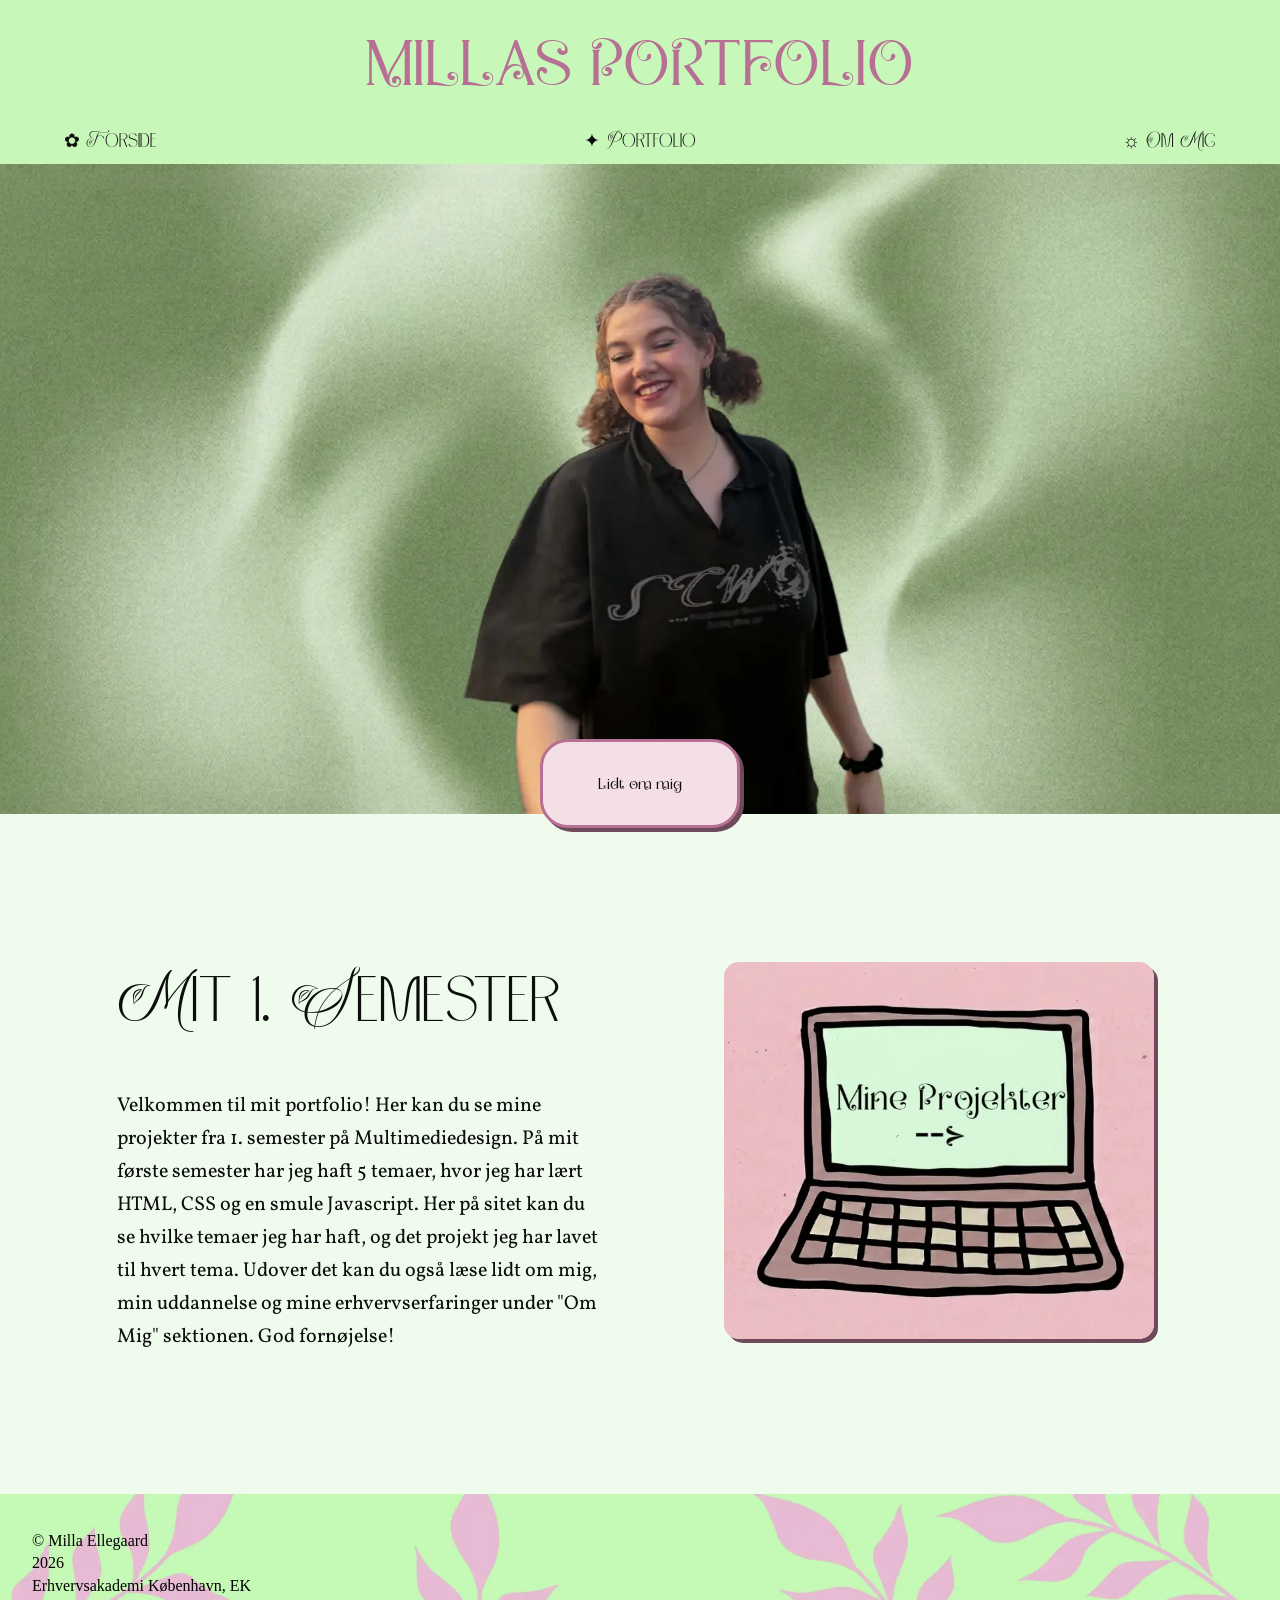
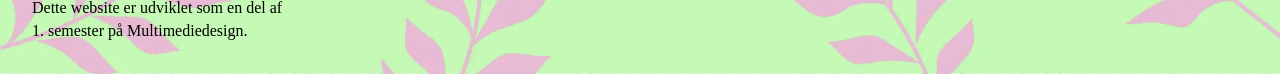
==== index.html @ e1ba6572 "first commit" ====
<!doctype html>
<html lang="da">
  <head>
    <meta charset="UTF-8" />
    <meta name="viewport" content="width=device-width, initial-scale=1.0" />
    <title>Millas Portfolio</title>
    <link rel="stylesheet" href="css/style.css" />
    <link rel="stylesheet" href="css/forside.css" />
  </head>

  <body>
    <header>
      <h1 class="titel">Millas Portfolio</h1>

      <button class="burger" id="burger">✿</button>
      <nav id="navMenu">
        <a class="navMenu" href="index.html">✿ Forside</a>
        <a class="navMenu" href="portfolier.html">✦ Portfolio</a>
        <a class="navMenu" href="ommig.html">☼ Om Mig</a>
      </nav>
    </header>

    <main>
      <section class="hero">
        <img src="img/forside hero .webp" alt="Portræt af Milla bå en grøn gradient baggrund" class="portrait" />
        <a href="ommig.html" class="hero-button">Lidt om mig</a>
      </section>

      <section class="semester">
        <div class="semester-text">
          <h2>Mit 1. Semester</h2>
          <p>
            Velkommen til mit portfolio! Her kan du se mine projekter fra 1. semester på Multimediedesign. På mit første semester har jeg haft 5 temaer, hvor jeg har lært HTML, CSS og en smule Javascript. Her på sitet kan du se hvilke temaer jeg har
            haft, og det projekt jeg har lavet til hvert tema. Udover det kan du også læse lidt om mig, min uddannelse og mine erhvervserfaringer under "Om Mig" sektionen. God fornøjelse!
          </p>
        </div>

        <a href="portfolier.html" class="project-link">
          <img class="projekter" src="/img/projekter forside.webp" alt="Klikbar illustration af en tegnet computer" />
        </a>
      </section>
    </main>

    <footer>
      <div class="footer-content">
        <p>© Milla Ellegaard<br />2026</p>
        <p>Erhvervsakademi København, EK</p>
        <p>Dette website er udviklet som en del af<br />1. semester på Multimediedesign.</p>
      </div>
    </footer>
    <script src="js/burger.js"></script>
  </body>
</html>
---- css/style.css ----
* {
  margin: 0;
  padding: 0;
  box-sizing: border-box;
}

h1 {
  font-family: "mootjungle", serif;
}

.theme-nav {
  display: flex;
  justify-content: space-between;
  margin-bottom: 3rem;
}

.theme-nav a {
  text-decoration: none;
  color: #0d0d0d;
  background-color: #e8b7c8;
  padding: 0.5rem 1rem;
  border-radius: 999px;
  border: 2px solid #b76f93;
}

body {
  background-color: #eefbed;
  color: #0d0d0d;
  font-family: Georgia, serif;
}

/* HEADER */
header {
  position: relative;
  z-index: 999;
}

.burger {
  display: none;
  position: absolute;
  left: 20px;
  top: 20px;
  background: #f4b9d4;
  background-color: #f4b9d4;
  border: none;
  font-size: 2rem;
  cursor: pointer;
}

.burger.burger {
  background: #f5dfe6;
}

header {
  background-color: #c8f7ba;
  text-align: center;
  padding: 8px 5%;
}

nav {
  display: flex;
  justify-content: space-between;
  margin-top: 10px;
}

nav a {
  color: #0d0d0d;
  text-decoration: none;
  font-size: 1.2rem;
}

nav a:hover {
  color: #b76f93;
}

.titel {
  font-family: "mootjungle", serif;
  color: #b76f93;
}

h1 {
  font-family: "mootjungle", serif;
  color: #b76f93;
  font-size: clamp(2rem, 5vw, 4rem);
  font-weight: 400;
}

h2 {
  font-family: "chlorophyll", serif;
}

h3 {
  font-family: "mootjungle", serif;
}

li {
  font-family: "volkhorn", serif;
}

.navMenu {
  font-family: "chlorophyll", serif;
}

/* SLIDER */

@media (max-width: 700px) {
  .slider {
    width: 100%;
    max-width: 100%;
  }

  .slider-main {
    width: 100%;
  }

  #mainImage {
    width: 100%;
    max-height: 300px;
    object-fit: contain;
  }

  .slider-btn {
    width: 45px;
    height: 45px;
    font-size: 1.5rem;
  }

  .prev {
    left: 5px;
  }

  .next {
    right: 5px;
  }

  .thumbnails {
    gap: 0.5rem;
    padding: 0.5rem;
    flex-wrap: wrap;
  }

  .thumb {
    width: 65px;
    height: 50px;
  }
}

footer {
  background-image: url("/img/portfolie\ footer.webp");
  background-size: 100% auto;
  background-position: bottom center;
  background-repeat: no-repeat;

  min-height: 180px;
  padding: 2rem;
  display: flex;
  align-items: flex-end;
  justify-content: flex-start;
}

.footer-content {
  max-width: 500px;
  text-align: left;
  color: #000;
  font-size: 1rem;
  line-height: 1.4;
}

@font-face {
  font-family: "chlorophyll";
  src: url(/fonts/chlorophyll.regular.woff) format("woff");
}

@font-face {
  font-family: "mootjungle";
  src: url(/fonts/moot-jungle-free-version.regular.woff) format("woff");
}

@font-face {
  font-family: "volkhorn";
  src: url(/fonts/Vollkorn-VariableFont_wght.woff) format("woff");
}

a {
  font-family: "chlorophyll", serif;
}

@media (max-width: 700px) {
  header {
    position: relative;
    min-height: 80px;
    padding: 1rem 5%;
  }

  nav {
    flex-direction: column;
    gap: 10px;
  }
  footer {
    min-height: 280px;
    padding: 1.5rem;
  }

  .footer-content {
    font-size: 0.9rem;
  }

  /* BURGER MENU */
  .burger {
    display: block;
    position: absolute;
    left: 15px;
    top: 15px;
    transform: none;
    z-index: 2000;

    width: 45px;
    height: 45px;

    background: #f5dfe6;
    border: 2px solid #0d0d0d;
    border-radius: 8px;
    font-size: 1.8rem;
    cursor: pointer;
  }

  #navMenu {
    position: absolute;
    top: 90px;
    left: 15px;

    background: #f5dfe6;
    border: 2px solid #b76f93;
    border-radius: 20px;

    padding: 1rem;
    min-width: 180px;

    display: flex;
    flex-direction: column;
    gap: 1rem;

    box-shadow: 4px 4px 0 #6f4a5b;

    /* skjult som standard */
    opacity: 0;
    visibility: hidden;
    pointer-events: none;
    transform: translateY(-15px);

    transition:
      opacity 0.3s ease,
      transform 0.3s ease,
      visibility 0.3s ease;
  }

  #navMenu.active {
    opacity: 1;
    visibility: visible;
    pointer-events: auto;
    transform: translateY(0);
  }

  #navMenu a {
    text-decoration: none;
    color: #0d0d0d;
  }
}
---- css/forside.css ----
h1 {
  font-family: Georgia, serif;
  font-size: clamp(2rem, 5vw, 4rem);
  font-weight: 400;
  text-transform: uppercase;
}

/* HERO */

.hero {
  max-height: 650px;
  overflow: hidden;
}

.hero img {
  width: 100%;
  height: 650px;
  object-fit: cover;
  object-position: center top;
}

.hero-button {
  position: absolute;
  bottom: 8%;
  left: 50%;
  transform: translateX(-50%);
  background-color: #f5dfe6;
  border: 3px solid #b76f93;
  color: #0d0d0d;
  text-decoration: none;
  padding: 28px 55px;
  border-radius: 28px;
  box-shadow: 4px 4px 0 #6f4a5b;
  transition: 0.7s ease;
  font-family: "mootjungle", serif;
}

.hero-button:hover {
  transform: translateX(-50%) translateY(-5px);
  background-color: #efd4dd;
}

/* SEMESTER */

.semester {
  max-width: 1200px;
  margin: 0 auto;
  padding: 140px 6%;
  display: grid;
  grid-template-columns: 1fr 0.9fr;
  gap: 120px;
  align-items: center;
}

.semester h2 {
  font-size: clamp(2.8rem, 5vw, 4.5rem);
  font-weight: 400;
  margin-bottom: 40px;
  font-family: "chlorophyll", serif;
}

.semester p {
  font-size: 1.25rem;
  line-height: 1.65;
  max-width: 560px;
  font-family: "volkhorn", serif;
}

.project-link img {
  width: 100%;
  max-width: 430px;
  transition: 0.5s ease;
  border-radius: 15px;
  box-shadow: 4px 4px 0 #6f4a5b;
}

.project-link img:hover {
  transform: scale(1.05);
  cursor: pointer;
}

/* FOOTER */

/* MOBIL */

@media (max-width: 700px) {
  .hero-button {
    position: absolute;
    bottom: 8%;
    left: 50%;
    transform: translateX(-50%);
    padding: 16px 28px;
    font-size: 0.9rem;
  }

  .hero-button {
    padding: 20px 35px;
    bottom: 25px;
  }

  .semester {
    grid-template-columns: 1fr;
    padding: 70px 7%;
    gap: 50px;
  }

  .semester p {
    font-size: 1.1rem;
  }

  .project-link {
    text-align: center;
  }
}
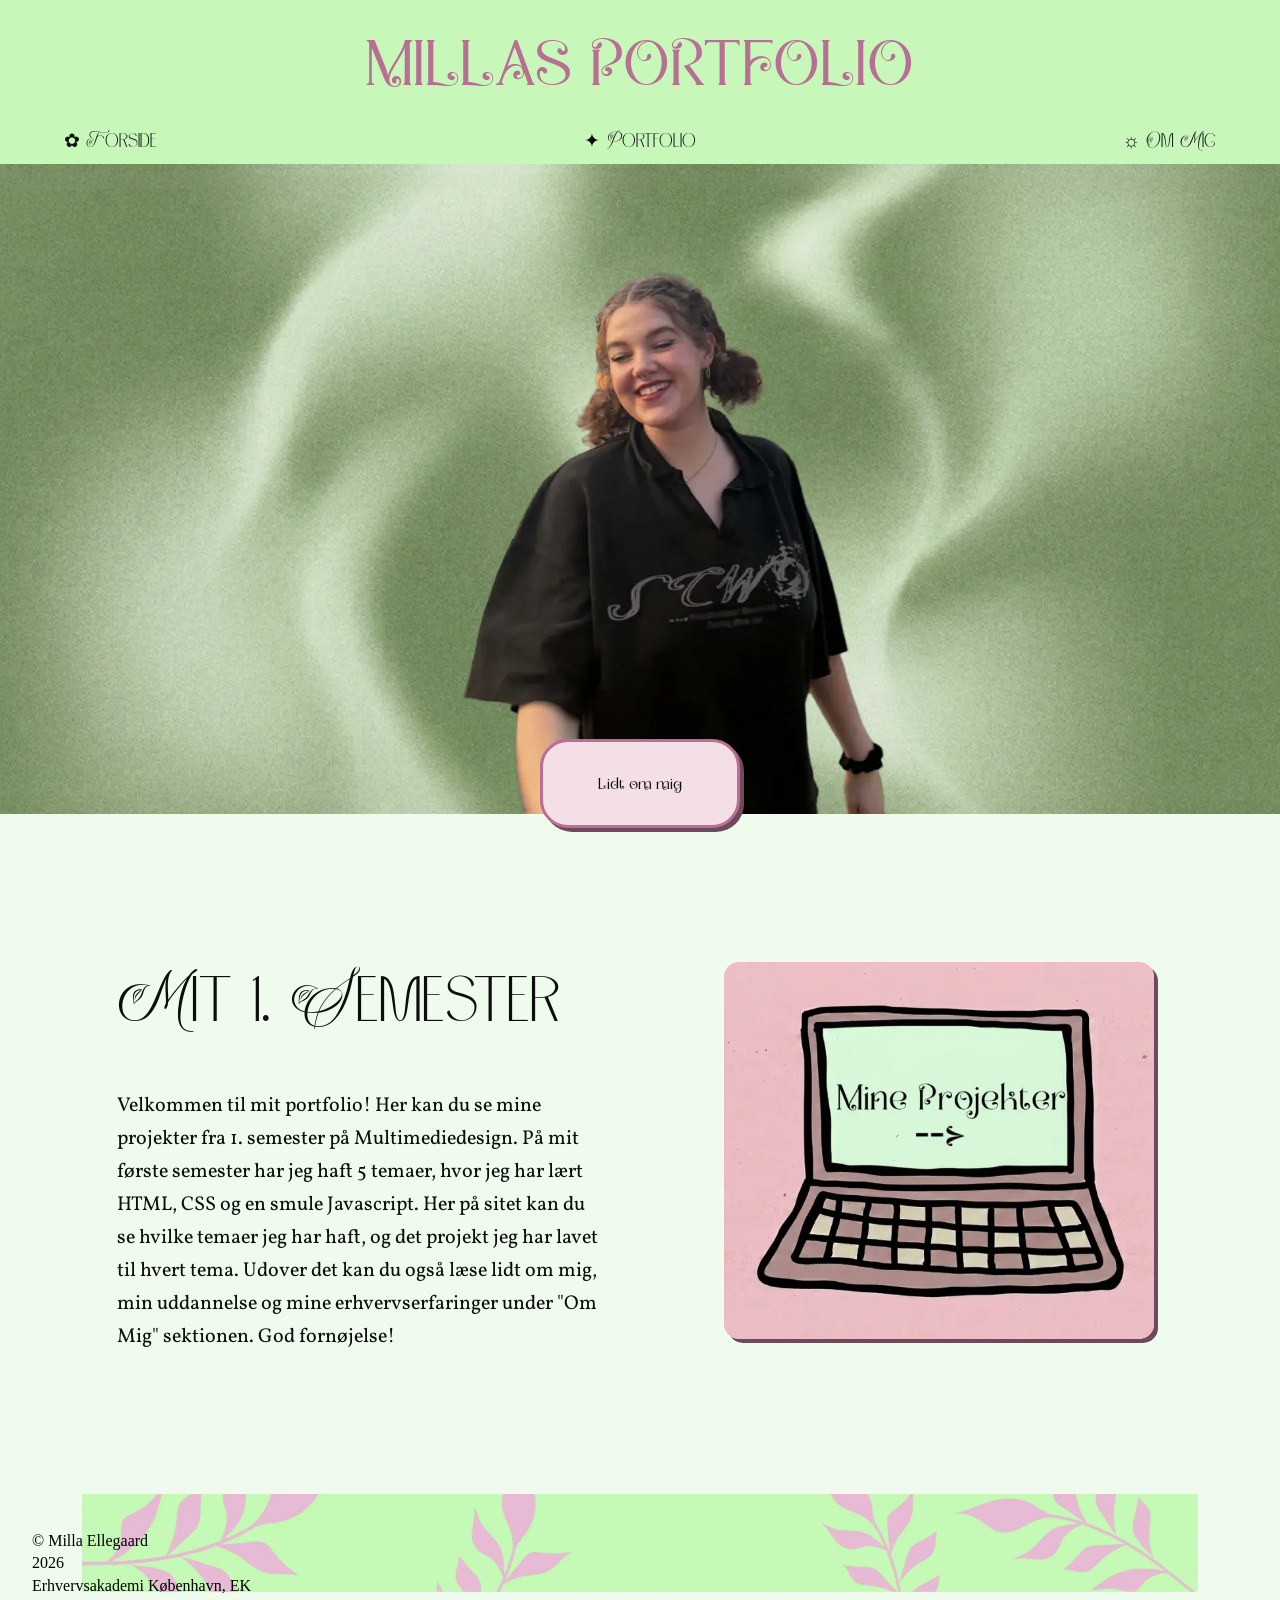
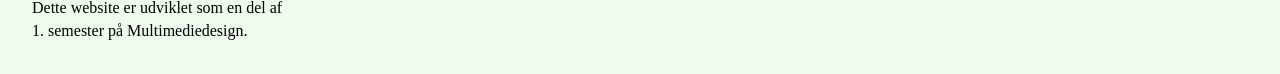
==== commit b468a542: "fikse billeder" ====
--- a/index.html
+++ b/index.html
@@ -36,7 +36,7 @@
         </div>
 
         <a href="portfolier.html" class="project-link">
-          <img class="projekter" src="/img/projekter forside.webp" alt="Klikbar illustration af en tegnet computer" />
+          <img class="projekter" src="img/projekter forside.webp" alt="Klikbar illustration af en tegnet computer" />
         </a>
       </section>
     </main>
--- a/css/style.css
+++ b/css/style.css
@@ -146,7 +146,7 @@
 }
 
 footer {
-  background-image: url("/img/portfolie\ footer.webp");
+  background-image: url("../img/footer.webp");
   background-size: 100% auto;
   background-position: bottom center;
   background-repeat: no-repeat;
@@ -168,17 +168,17 @@
 
 @font-face {
   font-family: "chlorophyll";
-  src: url(/fonts/chlorophyll.regular.woff) format("woff");
+  src: url(../fonts/chlorophyll.regular.woff) format("woff");
 }
 
 @font-face {
   font-family: "mootjungle";
-  src: url(/fonts/moot-jungle-free-version.regular.woff) format("woff");
+  src: url(../fonts/moot-jungle-free-version.regular.woff) format("woff");
 }
 
 @font-face {
   font-family: "volkhorn";
-  src: url(/fonts/Vollkorn-VariableFont_wght.woff) format("woff");
+  src: url(../fonts/Vollkorn-VariableFont_wght.woff) format("woff");
 }
 
 a {
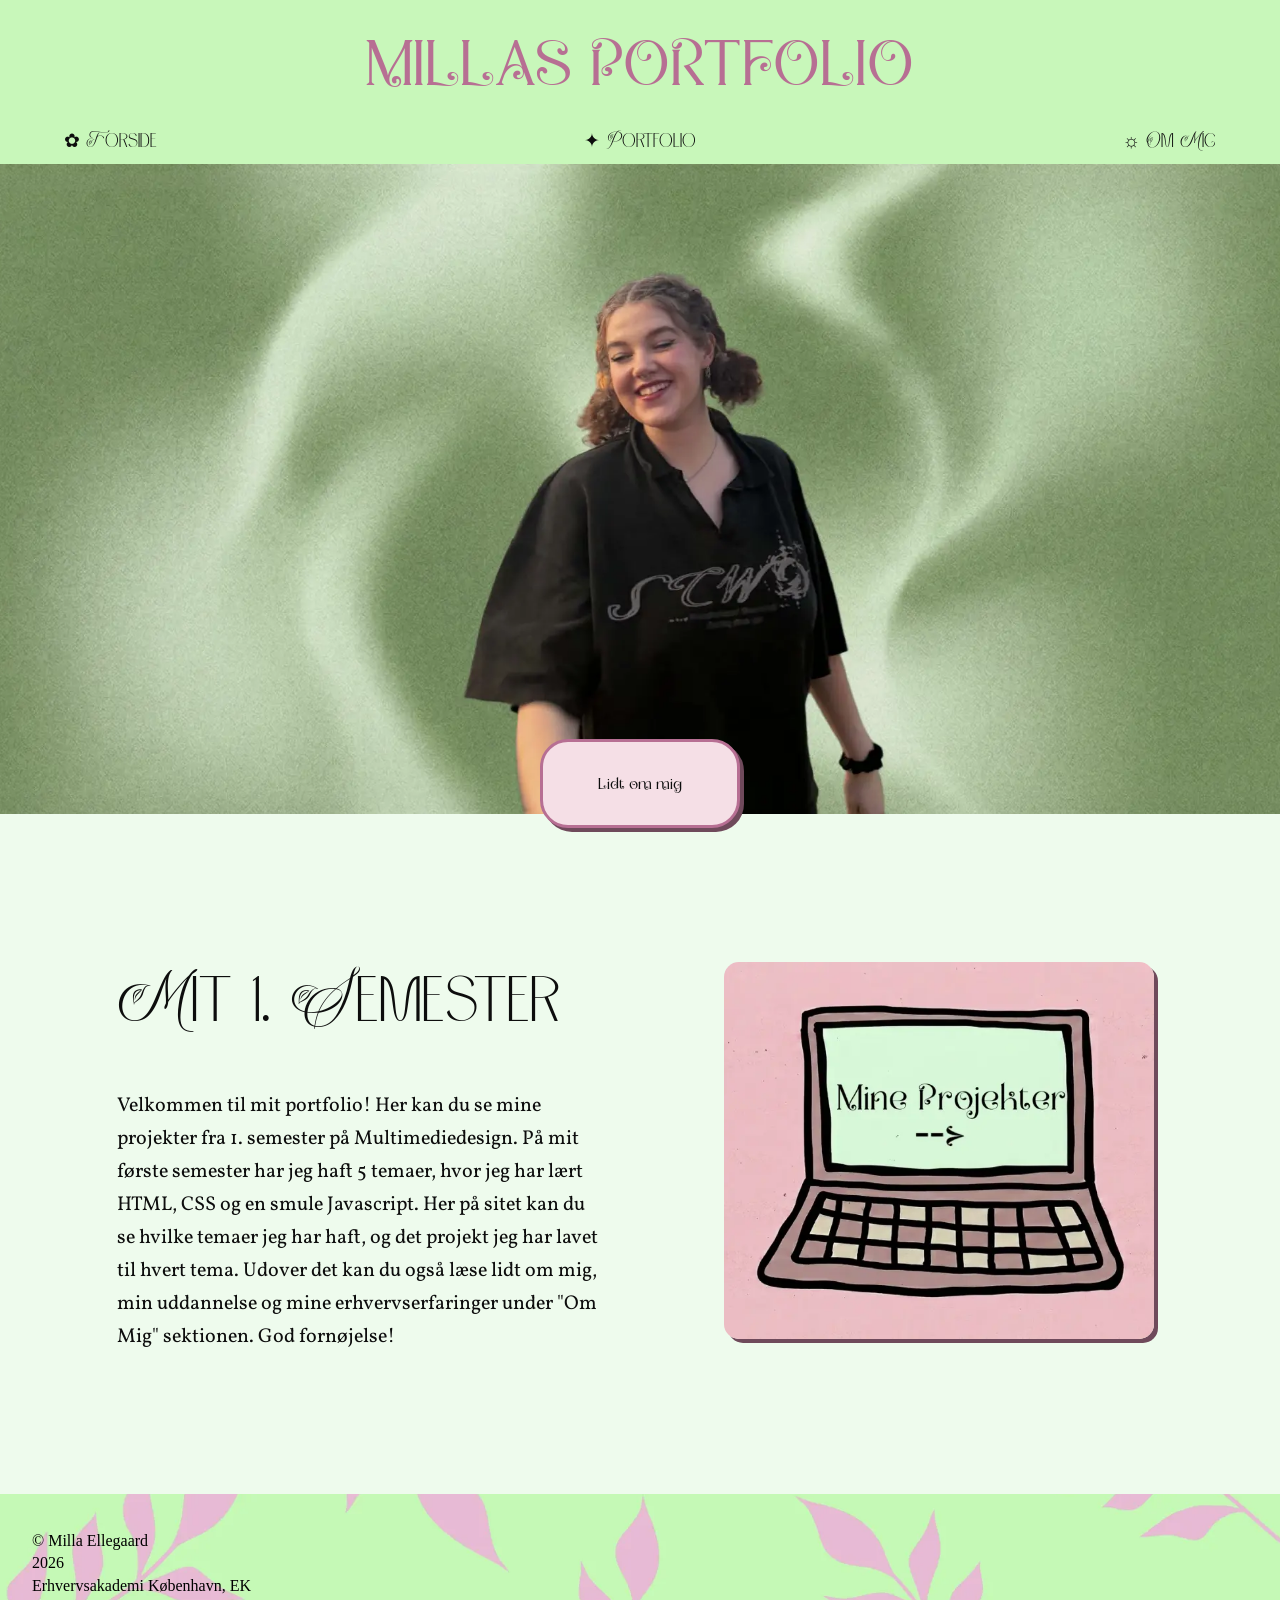
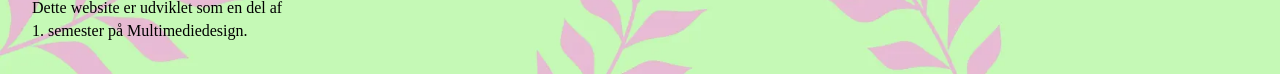
==== commit 5e7a5efe: "om mit og finjusteringer" ====
--- a/index.html
+++ b/index.html
@@ -6,11 +6,14 @@
     <title>Millas Portfolio</title>
     <link rel="stylesheet" href="css/style.css" />
     <link rel="stylesheet" href="css/forside.css" />
+    <link rel="icon" href="favicon/favicon.ico" />
   </head>
 
   <body>
     <header>
-      <h1 class="titel">Millas Portfolio</h1>
+      <h1 class="titel">
+        <a class="titel-link" href="index.html">Millas Portfolio</a>
+      </h1>
 
       <button class="burger" id="burger">✿</button>
       <nav id="navMenu">
--- a/css/style.css
+++ b/css/style.css
@@ -78,6 +78,19 @@
   color: #b76f93;
 }
 
+h1 a {
+  text-decoration: none;
+  color: inherit;
+}
+
+h1 a:hover {
+  color: #b76f93;
+}
+
+.titel-link {
+  font-family: "mootjungle", serif;
+}
+
 h1 {
   font-family: "mootjungle", serif;
   color: #b76f93;
@@ -99,6 +112,35 @@
 
 .navMenu {
   font-family: "chlorophyll", serif;
+}
+
+.project-button {
+  display: inline-block;
+
+  padding: 14px 32px;
+
+  background-color: #f5dfe6;
+  color: #0d0d0d;
+
+  text-decoration: none;
+  font-size: 1.1rem;
+  text-align: center;
+
+  border: 3px solid #d49ab3;
+  border-radius: 30px;
+
+  box-shadow: 4px 4px 0 #7d5b6c;
+
+  transition: 0.3s ease;
+}
+
+.project-button:hover {
+  transform: translateY(-3px);
+  background-color: #efd4dd;
+}
+
+.project-button {
+  font-family: "mootjungle", serif;
 }
 
 /* SLIDER */
@@ -146,7 +188,7 @@
 }
 
 footer {
-  background-image: url("../img/footer.webp");
+  background-image: url("../img/footerfikset.webp");
   background-size: 100% auto;
   background-position: bottom center;
   background-repeat: no-repeat;
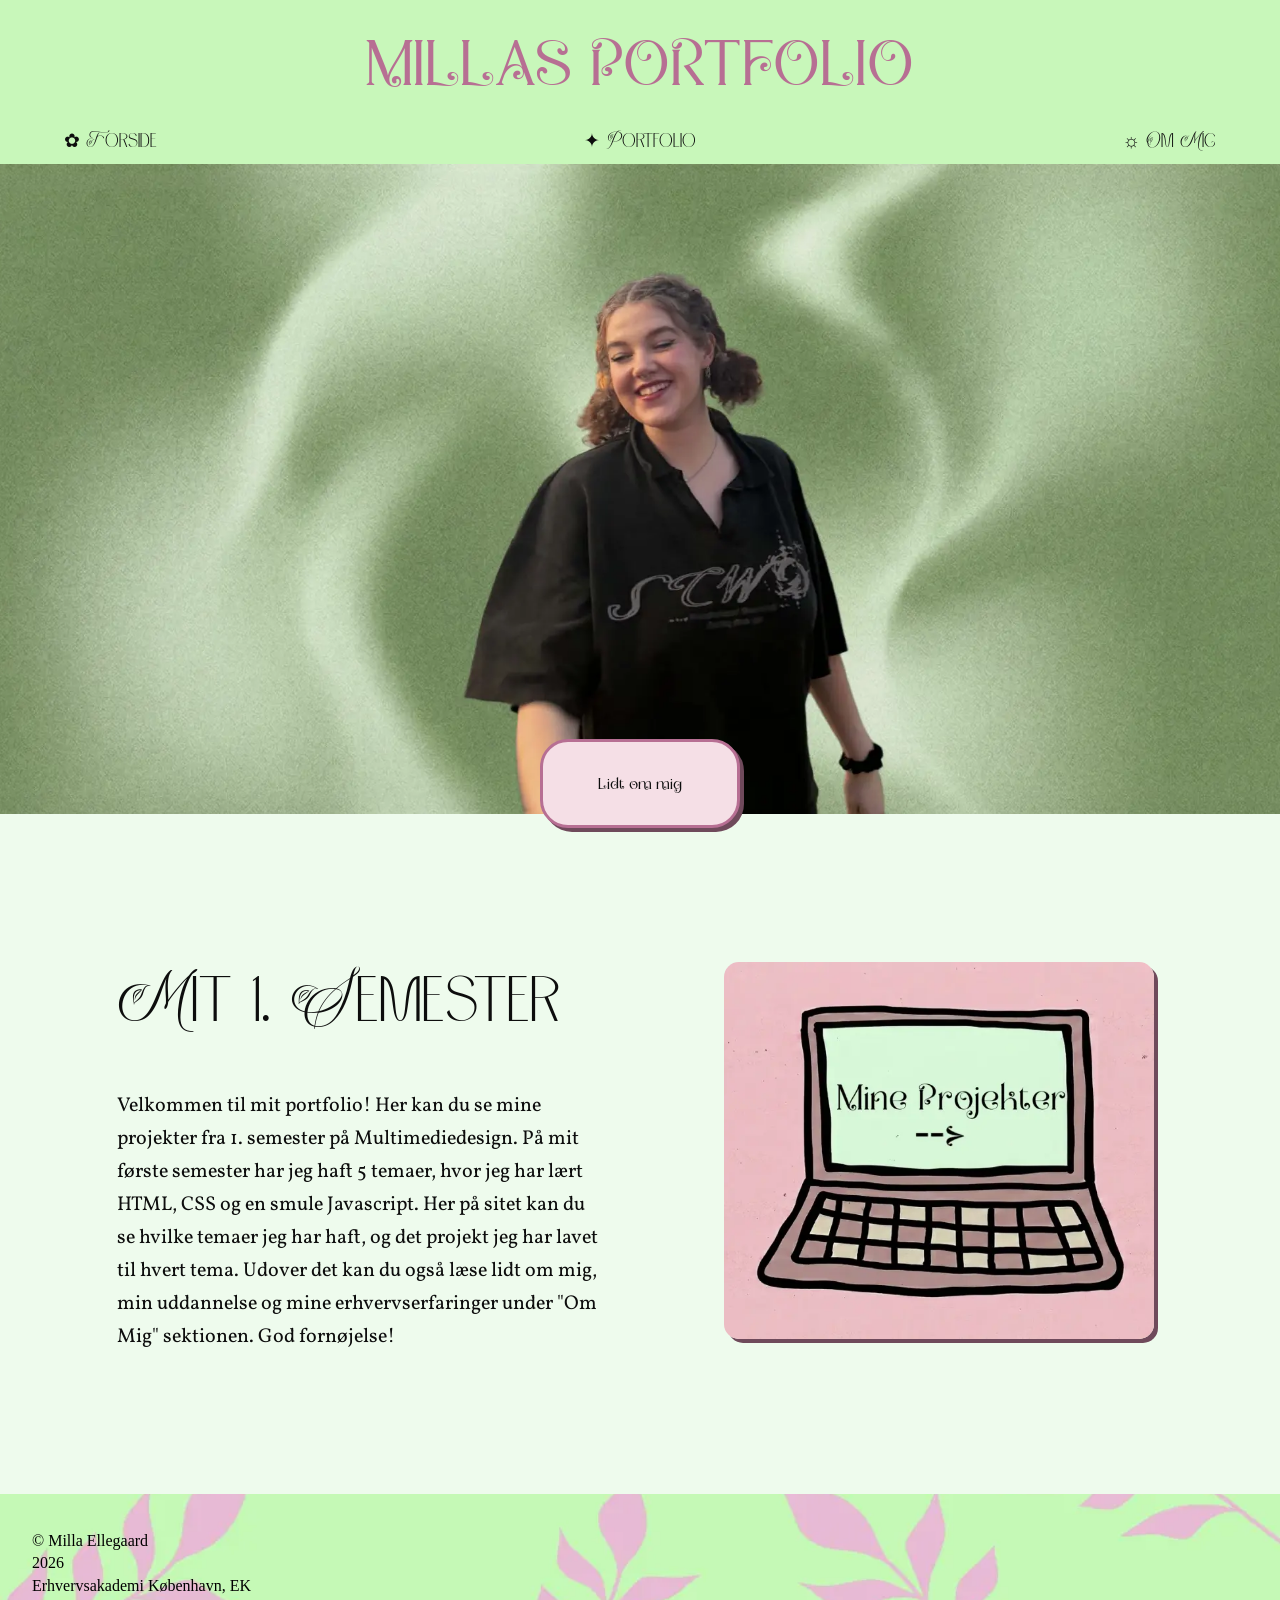
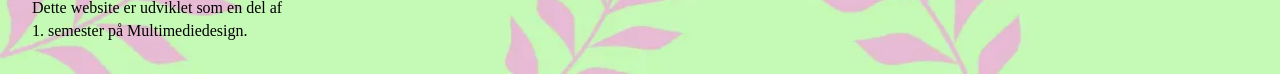
==== commit a0e80d4c: "brødtekst" ====
--- a/index.html
+++ b/index.html
@@ -25,7 +25,7 @@
 
     <main>
       <section class="hero">
-        <img src="img/forside hero .webp" alt="Portræt af Milla bå en grøn gradient baggrund" class="portrait" />
+        <img src="img/forsidehero.webp" alt="Portræt af Milla bå en grøn gradient baggrund" class="portrait" />
         <a href="ommig.html" class="hero-button">Lidt om mig</a>
       </section>
 
@@ -39,7 +39,7 @@
         </div>
 
         <a href="portfolier.html" class="project-link">
-          <img class="projekter" src="img/projekter forside.webp" alt="Klikbar illustration af en tegnet computer" />
+          <img class="projekter" src="img/projekterforside.webp" alt="Klikbar illustration af en tegnet computer" />
         </a>
       </section>
     </main>
--- a/css/style.css
+++ b/css/style.css
@@ -188,7 +188,7 @@
 }
 
 footer {
-  background-image: url("../img/footerfikset.webp");
+  background-image: url("../img/footerigen.webp");
   background-size: 100% auto;
   background-position: bottom center;
   background-repeat: no-repeat;
